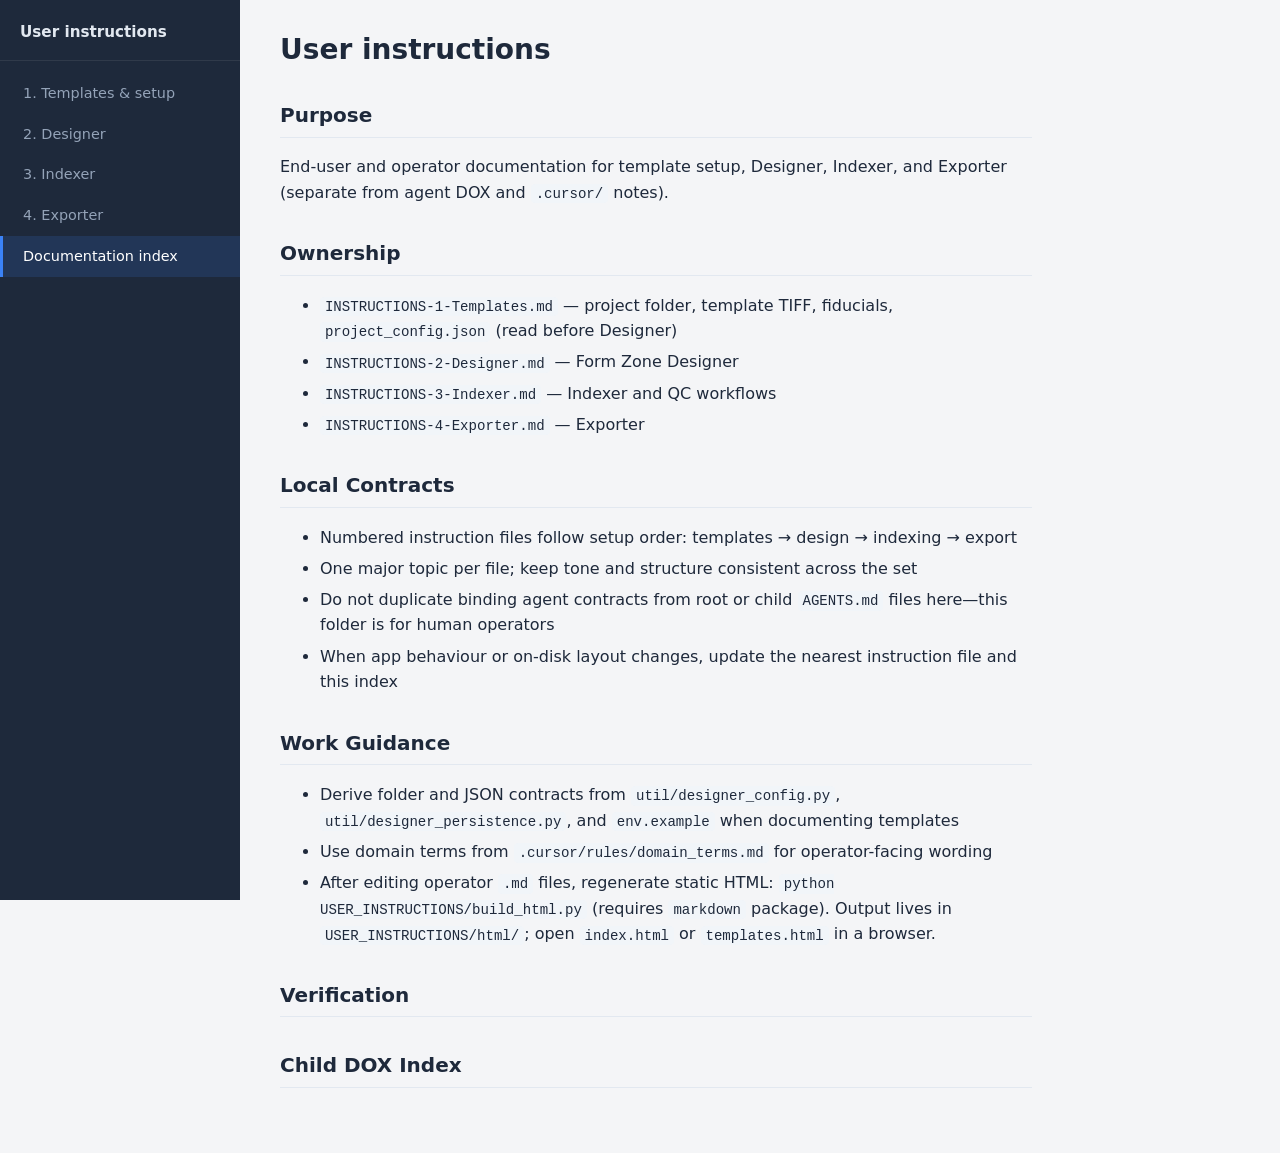
==== USER_INSTRUCTIONS/html/agents.html @ f7140100 "Begin user instructions: Template instructions." ====
<!DOCTYPE html>
<html lang="en">
<head>
  <meta charset="utf-8">
  <meta name="viewport" content="width=device-width, initial-scale=1">
  <title>User instructions — Form indexing suite</title>
  <link rel="stylesheet" href="styles.css">
</head>
<body>
  <nav class="sidebar" aria-label="Instructions">
    <div class="sidebar-brand">User instructions</div>
    <ul class="nav-list">
        <li><a href="templates.html" class="">1. Templates &amp; setup</a></li>
        <li><a href="designer.html" class="">2. Designer</a></li>
        <li><a href="indexer.html" class="">3. Indexer</a></li>
        <li><a href="exporter.html" class="">4. Exporter</a></li>
        <li><a href="agents.html" class="active">Documentation index</a></li>
    </ul>
  </nav>
  <main class="content">
    <article class="doc">
<h1>User instructions</h1>
<h2>Purpose</h2>
<p>End-user and operator documentation for template setup, Designer, Indexer, and Exporter (separate from agent DOX and <code>.cursor/</code> notes).</p>
<h2>Ownership</h2>
<ul>
<li><code>INSTRUCTIONS-1-Templates.md</code> — project folder, template TIFF, fiducials, <code>project_config.json</code> (read before Designer)</li>
<li><code>INSTRUCTIONS-2-Designer.md</code> — Form Zone Designer</li>
<li><code>INSTRUCTIONS-3-Indexer.md</code> — Indexer and QC workflows</li>
<li><code>INSTRUCTIONS-4-Exporter.md</code> — Exporter</li>
</ul>
<h2>Local Contracts</h2>
<ul>
<li>Numbered instruction files follow setup order: templates → design → indexing → export</li>
<li>One major topic per file; keep tone and structure consistent across the set</li>
<li>Do not duplicate binding agent contracts from root or child <code>AGENTS.md</code> files here—this folder is for human operators</li>
<li>When app behaviour or on-disk layout changes, update the nearest instruction file and this index</li>
</ul>
<h2>Work Guidance</h2>
<ul>
<li>Derive folder and JSON contracts from <code>util/designer_config.py</code>, <code>util/designer_persistence.py</code>, and <code>env.example</code> when documenting templates</li>
<li>Use domain terms from <code>.cursor/rules/domain_terms.md</code> for operator-facing wording</li>
<li>After editing operator <code>.md</code> files, regenerate static HTML: <code>python USER_INSTRUCTIONS/build_html.py</code> (requires <code>markdown</code> package). Output lives in <code>USER_INSTRUCTIONS/html/</code>; open <code>index.html</code> or <code>templates.html</code> in a browser.</li>
</ul>
<h2>Verification</h2>
<h2>Child DOX Index</h2>
    </article>
  </main>
</body>
</html>
---- USER_INSTRUCTIONS/html/styles.css ----
:root {
  --sidebar-width: 240px;
  --bg: #f4f5f7;
  --sidebar-bg: #1e293b;
  --sidebar-text: #e2e8f0;
  --sidebar-muted: #94a3b8;
  --sidebar-active: #3b82f6;
  --content-bg: #ffffff;
  --text: #1e293b;
  --border: #e2e8f0;
  --code-bg: #f1f5f9;
  --todo-color: #64748b;
}

*,
*::before,
*::after {
  box-sizing: border-box;
}

html {
  font-size: 16px;
  line-height: 1.6;
}

body {
  margin: 0;
  font-family: system-ui, -apple-system, "Segoe UI", Roboto, sans-serif;
  color: var(--text);
  background: var(--bg);
  display: flex;
  min-height: 100vh;
}

.sidebar {
  position: fixed;
  top: 0;
  left: 0;
  width: var(--sidebar-width);
  height: 100vh;
  background: var(--sidebar-bg);
  color: var(--sidebar-text);
  padding: 1.25rem 0;
  overflow-y: auto;
  flex-shrink: 0;
}

.sidebar-brand {
  font-weight: 600;
  font-size: 0.95rem;
  padding: 0 1.25rem 1rem;
  border-bottom: 1px solid rgba(255, 255, 255, 0.08);
  margin-bottom: 0.75rem;
}

.nav-list {
  list-style: none;
  margin: 0;
  padding: 0;
}

.nav-list a {
  display: block;
  padding: 0.55rem 1.25rem;
  color: var(--sidebar-muted);
  text-decoration: none;
  font-size: 0.9rem;
  border-left: 3px solid transparent;
}

.nav-list a:hover {
  color: var(--sidebar-text);
  background: rgba(255, 255, 255, 0.05);
}

.nav-list a.active {
  color: #fff;
  background: rgba(59, 130, 246, 0.15);
  border-left-color: var(--sidebar-active);
  font-weight: 500;
}

.content {
  margin-left: var(--sidebar-width);
  flex: 1;
  padding: 2rem 2.5rem 3rem;
  max-width: 52rem;
}

.doc h1 {
  font-size: 1.75rem;
  margin-top: 0;
  line-height: 1.25;
}

.doc h2 {
  font-size: 1.25rem;
  margin-top: 2rem;
  padding-bottom: 0.35rem;
  border-bottom: 1px solid var(--border);
}

.doc h3 {
  font-size: 1.05rem;
  margin-top: 1.5rem;
}

.doc p,
.doc ul,
.doc ol {
  margin: 0.75rem 0;
}

.doc li {
  margin: 0.35rem 0;
}

.doc table {
  width: 100%;
  border-collapse: collapse;
  font-size: 0.9rem;
  margin: 1rem 0;
}

.doc th,
.doc td {
  border: 1px solid var(--border);
  padding: 0.5rem 0.75rem;
  text-align: left;
  vertical-align: top;
}

.doc th {
  background: var(--code-bg);
  font-weight: 600;
}

.doc code {
  font-family: ui-monospace, "Cascadia Code", Consolas, monospace;
  font-size: 0.88em;
  background: var(--code-bg);
  padding: 0.12em 0.35em;
  border-radius: 4px;
}

.doc pre {
  background: #0f172a;
  color: #e2e8f0;
  padding: 1rem 1.1rem;
  border-radius: 8px;
  overflow-x: auto;
  font-size: 0.82rem;
  line-height: 1.45;
  margin: 1rem 0;
}

.doc pre code {
  background: none;
  padding: 0;
  color: inherit;
  font-size: inherit;
}

.doc strong {
  font-weight: 600;
}

.doc .todo {
  font-size: 1.25rem;
  color: var(--todo-color);
  font-style: italic;
  margin-top: 2rem;
}

@media (max-width: 768px) {
  body {
    flex-direction: column;
  }

  .sidebar {
    position: relative;
    width: 100%;
    height: auto;
  }

  .content {
    margin-left: 0;
    padding: 1.25rem;
  }
}
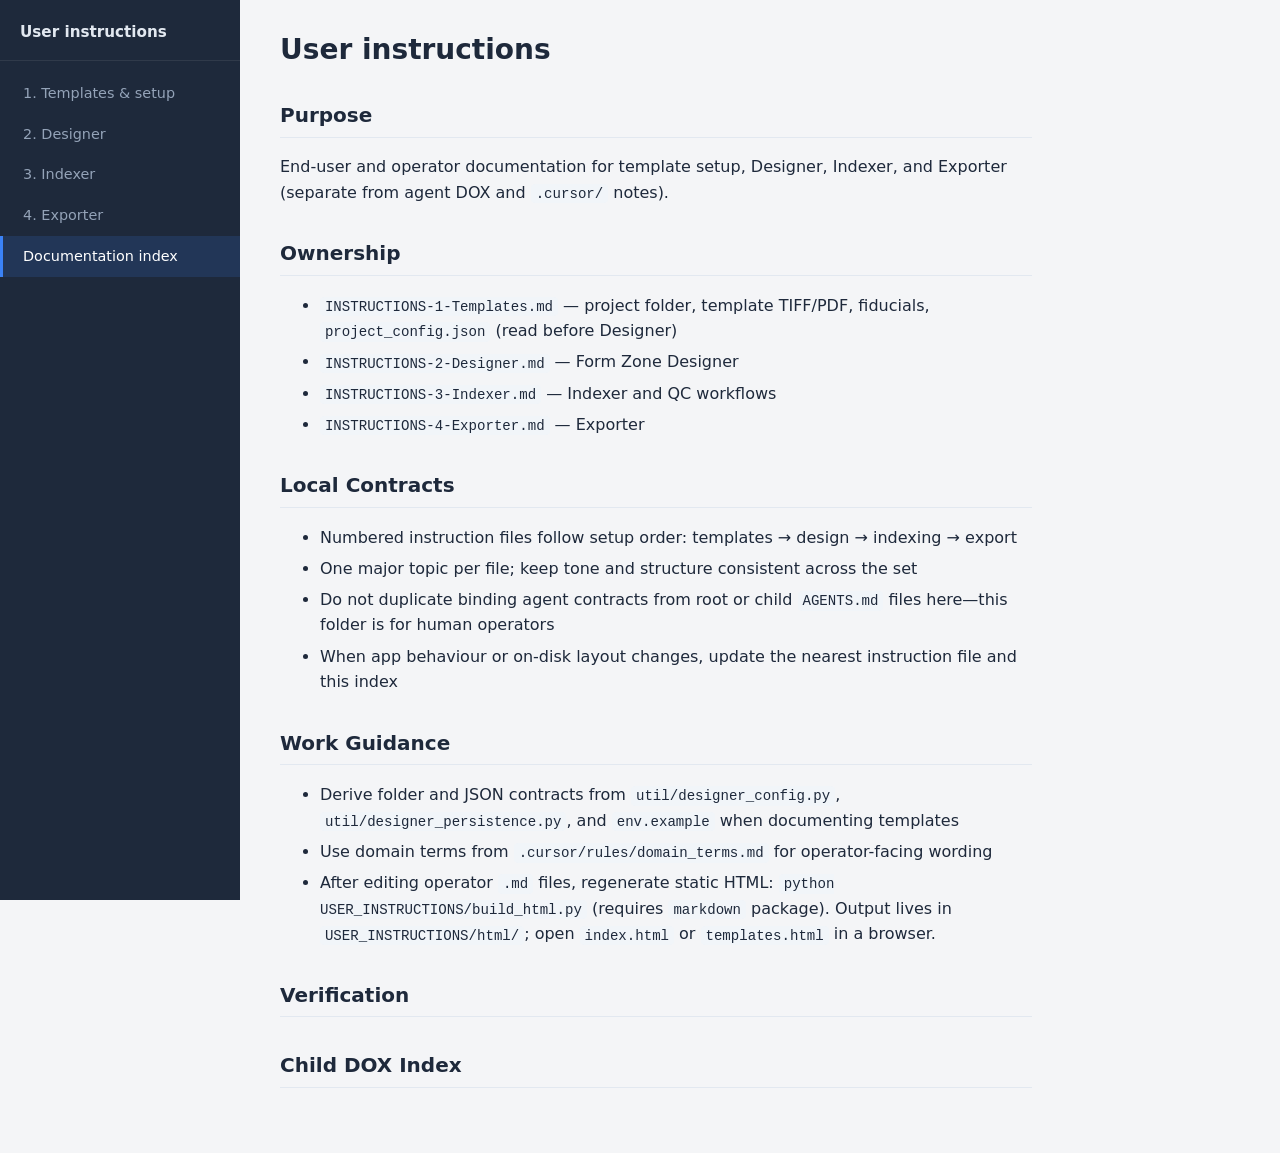
==== commit 00527e52: "Also allow PDF as a template type- was originally mutipage TIF." ====
--- a/USER_INSTRUCTIONS/html/agents.html
+++ b/USER_INSTRUCTIONS/html/agents.html
@@ -24,7 +24,7 @@
 <p>End-user and operator documentation for template setup, Designer, Indexer, and Exporter (separate from agent DOX and <code>.cursor/</code> notes).</p>
 <h2>Ownership</h2>
 <ul>
-<li><code>INSTRUCTIONS-1-Templates.md</code> — project folder, template TIFF, fiducials, <code>project_config.json</code> (read before Designer)</li>
+<li><code>INSTRUCTIONS-1-Templates.md</code> — project folder, template TIFF/PDF, fiducials, <code>project_config.json</code> (read before Designer)</li>
 <li><code>INSTRUCTIONS-2-Designer.md</code> — Form Zone Designer</li>
 <li><code>INSTRUCTIONS-3-Indexer.md</code> — Indexer and QC workflows</li>
 <li><code>INSTRUCTIONS-4-Exporter.md</code> — Exporter</li>
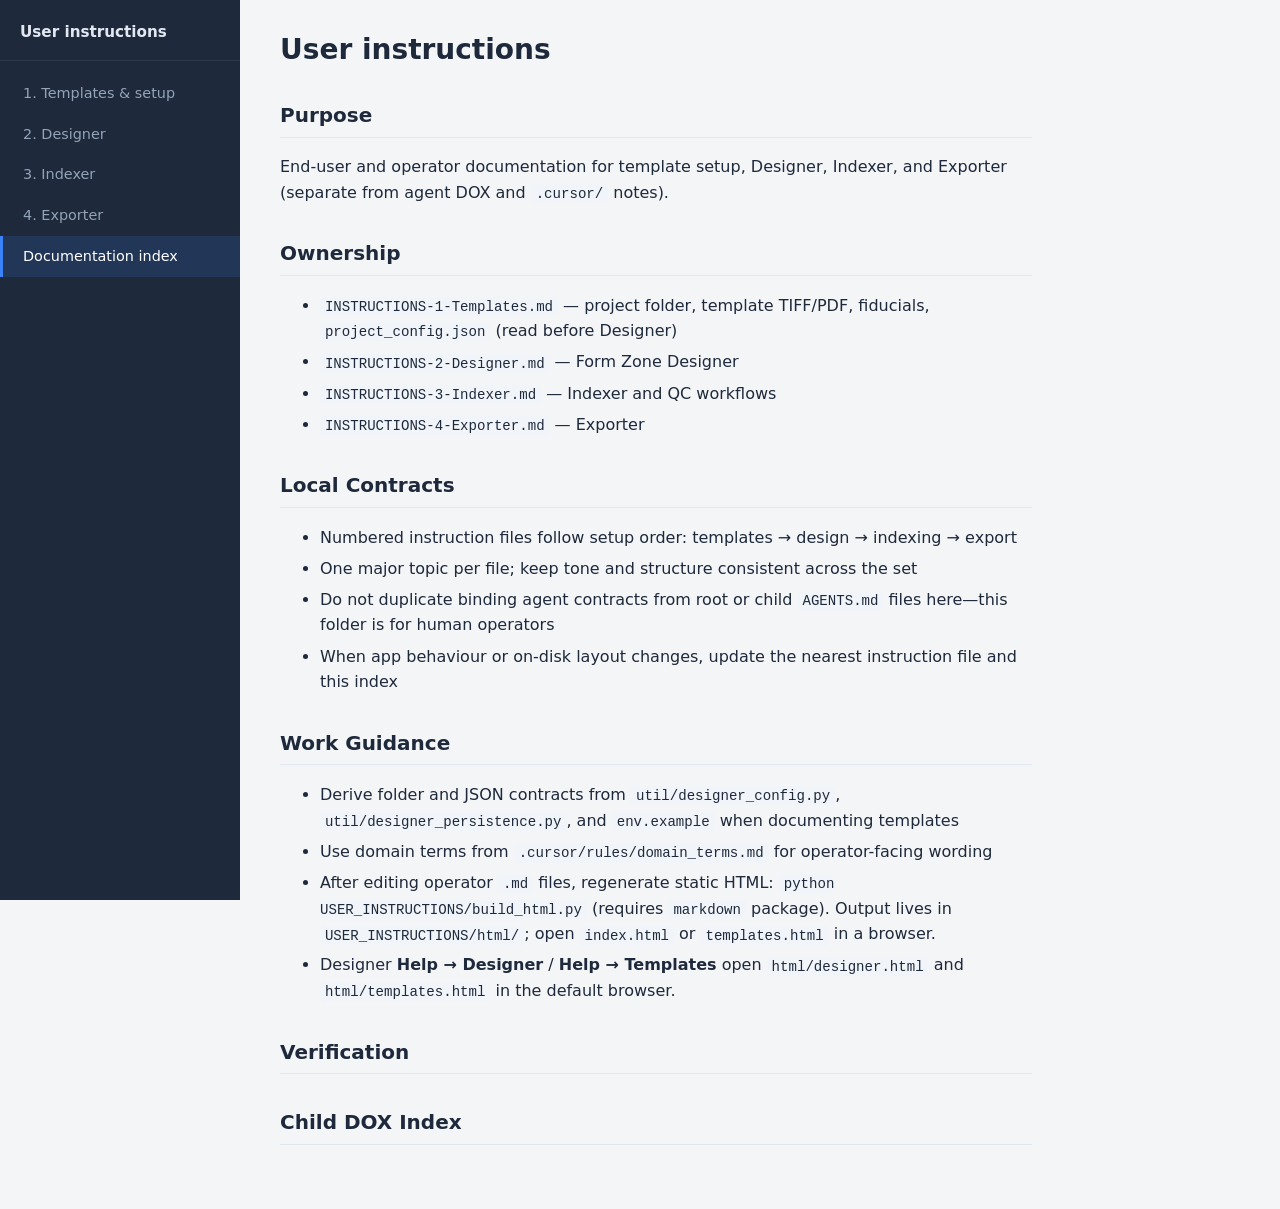
==== commit 7533ece3: "Add a help menu to designer" ====
--- a/USER_INSTRUCTIONS/html/agents.html
+++ b/USER_INSTRUCTIONS/html/agents.html
@@ -41,6 +41,7 @@
 <li>Derive folder and JSON contracts from <code>util/designer_config.py</code>, <code>util/designer_persistence.py</code>, and <code>env.example</code> when documenting templates</li>
 <li>Use domain terms from <code>.cursor/rules/domain_terms.md</code> for operator-facing wording</li>
 <li>After editing operator <code>.md</code> files, regenerate static HTML: <code>python USER_INSTRUCTIONS/build_html.py</code> (requires <code>markdown</code> package). Output lives in <code>USER_INSTRUCTIONS/html/</code>; open <code>index.html</code> or <code>templates.html</code> in a browser.</li>
+<li>Designer <strong>Help → Designer</strong> / <strong>Help → Templates</strong> open <code>html/designer.html</code> and <code>html/templates.html</code> in the default browser.</li>
 </ul>
 <h2>Verification</h2>
 <h2>Child DOX Index</h2>
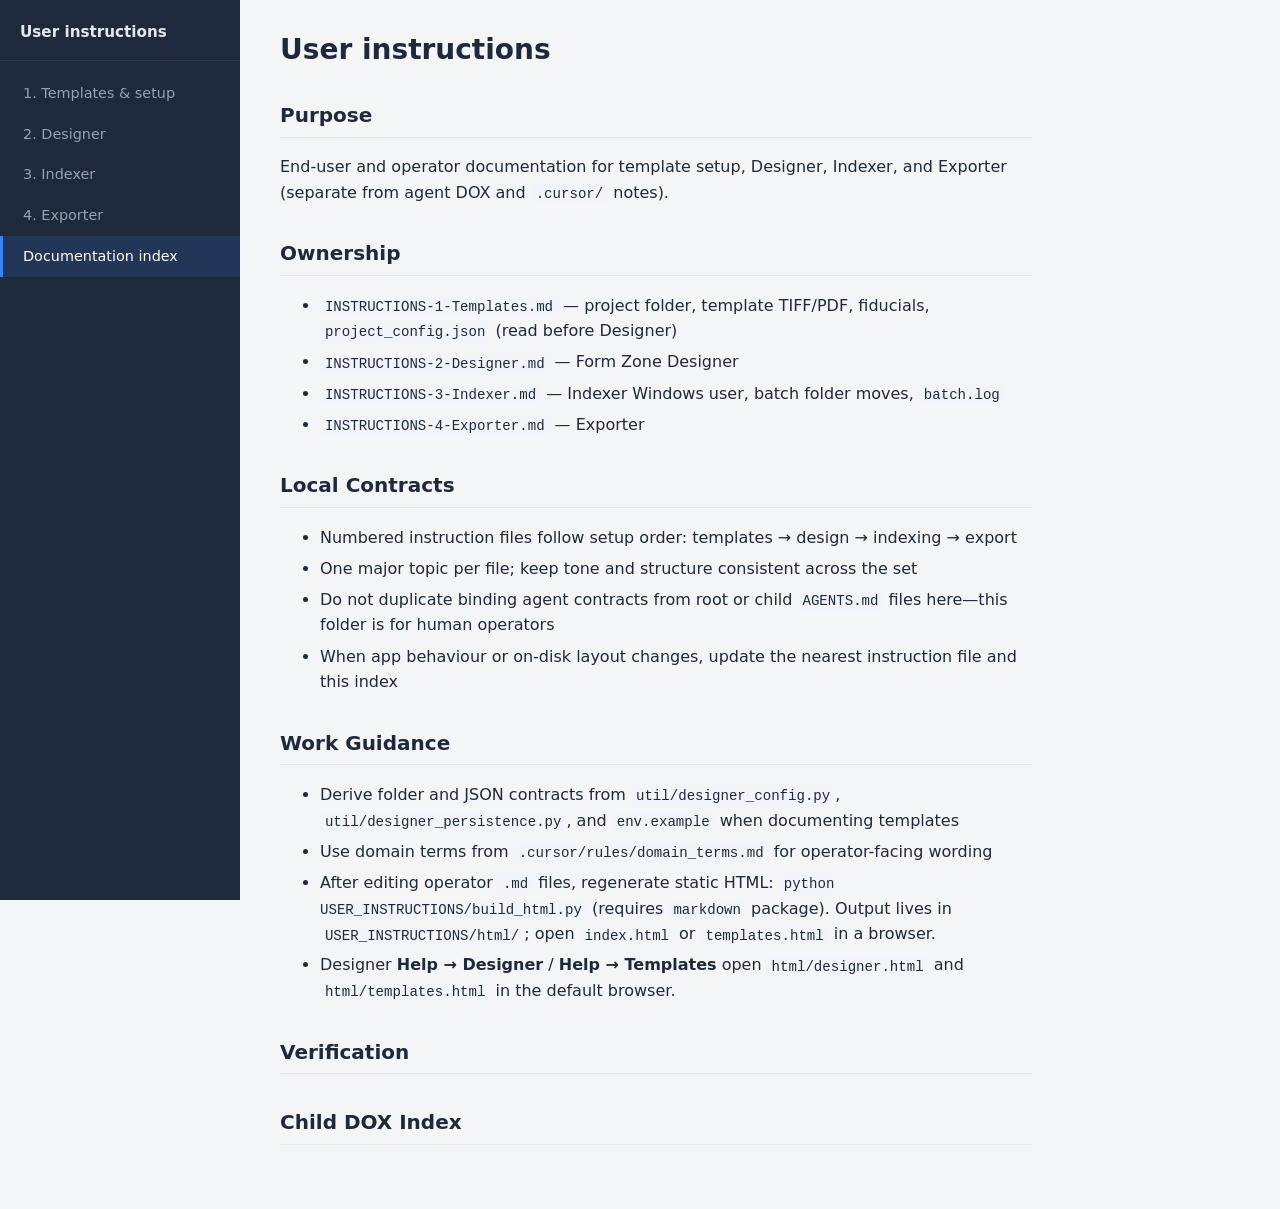
==== commit 3759c05d: "Log basic events- Open Batch, Complete Batch in a text file - Updated the Indexer to log batch folde" ====
--- a/USER_INSTRUCTIONS/html/agents.html
+++ b/USER_INSTRUCTIONS/html/agents.html
@@ -26,7 +26,7 @@
 <ul>
 <li><code>INSTRUCTIONS-1-Templates.md</code> — project folder, template TIFF/PDF, fiducials, <code>project_config.json</code> (read before Designer)</li>
 <li><code>INSTRUCTIONS-2-Designer.md</code> — Form Zone Designer</li>
-<li><code>INSTRUCTIONS-3-Indexer.md</code> — Indexer and QC workflows</li>
+<li><code>INSTRUCTIONS-3-Indexer.md</code> — Indexer Windows user, batch folder moves, <code>batch.log</code></li>
 <li><code>INSTRUCTIONS-4-Exporter.md</code> — Exporter</li>
 </ul>
 <h2>Local Contracts</h2>
